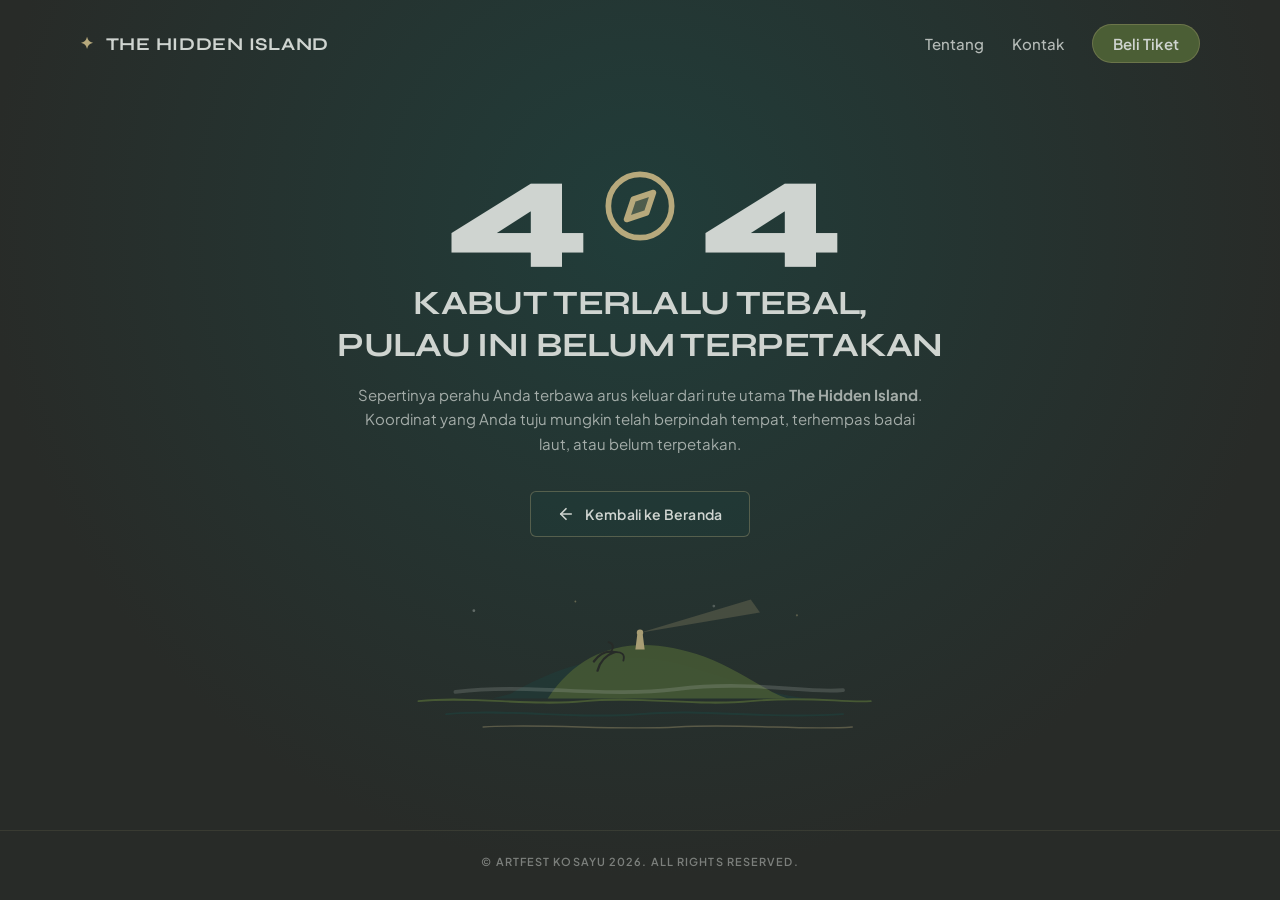
==== 404/index.html @ 3798016a "Initial commit: The Hidden Island - Simulasi Kosayu Artfest 2026" ====
<!DOCTYPE html>
<html lang="id">
<head>
	<meta charset="UTF-8">
	<meta name="viewport" content="width=device-width, initial-scale=1.0">
	<title>404 - Koordinat Tidak Ditemukan | The Hidden Island</title>
	<link rel="preconnect" href="https://fonts.googleapis.com">
	<link rel="preconnect" href="https://fonts.gstatic.com" crossorigin>
	<link href="https://fonts.googleapis.com/css2?family=Plus+Jakarta+Sans:wght@400;500;600;700&family=Syne:wght@700;800&display=swap" rel="stylesheet">
	<link rel="stylesheet" href="style.css">
</head>
<body>
	<header class="navBar" id="mainNavBar">
		<a href="../home/index.html" class="logo">
			<span class="logoIcon">✦</span>
			<span class="logoText">The Hidden Island</span>
		</a>
		<nav class="navMenu">
			<a href="../home/index.html#tentang" class="navLink">Tentang</a>
			<a href="../kontak/index.html" class="navLink">Kontak</a>
			<a href="../tiket/index.html" class="navLink navBtnTicket">Beli Tiket</a>
		</nav>
	</header>

	<!-- Main 404 Error Section -->
	<main class="errorContainer">
		<!-- Big 404 Display with Static Compass Icon (No Animation) -->
		<div class="giantNumberRow">
			<span class="giantDigit">4</span>
			<div class="compassCenter" title="Kompas Navigasi">
				<!-- Clean Static Compass Icon (No Animation, Crisp Vector) -->
				<svg class="compassIcon" width="76" height="76" viewBox="0 0 24 24" fill="none" stroke="#B7A97C" stroke-width="1.8" stroke-linecap="round" stroke-linejoin="round">
					<circle cx="12" cy="12" r="10"></circle>
					<polygon points="16.24 7.76 14.12 14.12 7.76 16.24 9.88 9.88 16.24 7.76" fill="#B7A97C" fill-opacity="0.3"></polygon>
				</svg>
			</div>
			<span class="giantDigit">4</span>
		</div>

		<!-- Title & Narrative -->
		<h1 class="errorHeadline">KABUT TERLALU TEBAL,<br>PULAU INI BELUM TERPETAKAN</h1>
		<p class="errorDescription">
			Sepertinya perahu Anda terbawa arus keluar dari rute utama <strong>The Hidden Island</strong>. Koordinat yang Anda tuju mungkin telah berpindah tempat, terhempas badai laut, atau belum terpetakan.
		</p>

		<!-- Action Button: Non-generic back button (No pillbox, sharp & architectural) -->
		<div class="errorActions">
			<a href="../home/index.html" class="btnBack">
				<svg width="18" height="18" viewBox="0 0 24 24" fill="none" stroke="currentColor" stroke-width="2.2" stroke-linecap="round" stroke-linejoin="round">
					<line x1="19" y1="12" x2="5" y2="12"></line>
					<polyline points="12 19 5 12 12 5"></polyline>
				</svg>
				<span>Kembali ke Beranda</span>
			</a>
		</div>

		<!-- Vector Island Silhouette Artwork -->
		<div class="islandVisualWrapper">
			<svg class="islandMistSvg" viewBox="0 0 520 180" fill="none" xmlns="http://www.w3.org/2000/svg">
				<!-- Horizon & Stars -->
				<circle cx="80" cy="30" r="1.5" fill="#CFD4D0" fill-opacity="0.4"/>
				<circle cx="190" cy="20" r="1" fill="#B7A97C" fill-opacity="0.5"/>
				<circle cx="340" cy="25" r="1.5" fill="#CFD4D0" fill-opacity="0.3"/>
				<circle cx="430" cy="35" r="1.2" fill="#B7A97C" fill-opacity="0.4"/>

				<!-- Distant Island Silhouette -->
				<path d="M120 120 C180 85 240 70 310 90 C360 105 400 120 440 125 L100 125 Z" fill="#213D3A" fill-opacity="0.7"/>

				<!-- Foreground Mystic Island -->
				<path d="M160 125 C200 65 260 55 330 80 C370 95 400 120 420 125 L140 125 Z" fill="#4B5E35" fill-opacity="0.85"/>

				<!-- Beacon Tower on Island Peak -->
				<polygon points="257,56 263,56 265,72 255,72" fill="#B7A97C"/>
				<!-- Beacon Light Ray -->
				<polygon points="260,54 380,18 390,32" fill="#B7A97C" fill-opacity="0.25"/>
				<circle cx="260" cy="54" r="3.5" fill="#B7A97C"/>

				<!-- Twin Palm Fronds Silhouette -->
				<path d="M210 85 Q220 72 232 75 Q218 80 214 95" stroke="#282B28" stroke-width="2.5" stroke-linecap="round"/>
				<path d="M232 75 Q245 74 242 84" stroke="#282B28" stroke-width="2" stroke-linecap="round"/>
				<path d="M228 76 Q234 66 226 64" stroke="#282B28" stroke-width="2" stroke-linecap="round"/>

				<!-- Gentle Ocean Waves -->
				<path d="M20 128 C80 122 140 134 200 128 C260 122 320 134 380 128 C440 122 480 130 510 128" stroke="#4B5E35" stroke-width="2" stroke-linecap="round"/>
				<path d="M50 142 C120 136 190 148 260 142 C330 136 400 148 480 142" stroke="#213D3A" stroke-width="2" stroke-linecap="round" stroke-opacity="0.9"/>
				<path d="M90 156 C160 152 230 160 300 156 C370 152 440 160 490 156" stroke="rgba(183, 169, 124, 0.4)" stroke-width="1.5" stroke-linecap="round"/>

				<!-- Mist Vapor Overlay -->
				<path d="M60 118 C140 108 220 125 300 115 C380 105 440 120 480 116" stroke="rgba(207, 212, 208, 0.2)" stroke-width="4" stroke-linecap="round"/>
			</svg>
		</div>
	</main>

	<!-- Minimal All Rights Reserved Footer (Only All Rights Reserved for 404) -->
	<footer class="errorFooterSimple">
		<p>© ARTFEST KOSAYU 2026. ALL RIGHTS RESERVED.</p>
	</footer>

	<script>
		// Dynamic Navbar: Stays in place, adds shade and shadow when scrolling
		const mainNavBar = document.getElementById('mainNavBar') || document.querySelector('.navBar');

		function handleNavbarScroll() {
			if (!mainNavBar) return;
			if (window.scrollY > 20) {
				mainNavBar.classList.add('scrolled');
			} else {
				mainNavBar.classList.remove('scrolled');
			}
		}

		window.addEventListener('scroll', handleNavbarScroll, { passive: true });
		handleNavbarScroll();
	</script>
</body>
</html>
---- 404/style.css ----
* {
	box-sizing: border-box;
}

body {
	margin: 0;
	padding: 0;
	font-family: 'Plus Jakarta Sans', sans-serif;
	background-color: #282B28;
	background: radial-gradient(circle at 50% 25%, #213D3A 0%, #282B28 70%);
	color: #CFD4D0;
	min-height: 100vh;
	display: flex;
	flex-direction: column;
	overflow-x: hidden;
}

.navBar {
	position: fixed;
	top: 0;
	left: 0;
	width: 100%;
	z-index: 1000;
	display: flex;
	align-items: center;
	justify-content: space-between;
	padding: 24px 80px;
	background-color: transparent;
	border-bottom: 1px solid transparent;
	box-shadow: none;
	backdrop-filter: none;
	-webkit-backdrop-filter: none;
	transition: background-color 0.3s ease, border-color 0.3s ease, box-shadow 0.3s ease, padding 0.3s ease;
}

.navBar.scrolled {
	background-color: rgba(33, 61, 58, 0.92);
	backdrop-filter: blur(12px);
	-webkit-backdrop-filter: blur(12px);
	border-bottom: 1px solid rgba(183, 169, 124, 0.2);
	box-shadow: 0 6px 24px rgba(0, 0, 0, 0.4);
	padding: 18px 80px;
}

.logo {
	display: flex;
	align-items: center;
	gap: 12px;
	font-family: 'Syne', sans-serif;
	font-size: 18px;
	font-weight: 700;
	color: #CFD4D0;
	letter-spacing: 0.04em;
	text-transform: uppercase;
	text-decoration: none;
}

.logoIcon {
	color: #B7A97C;
	font-size: 16px;
}

.navMenu {
	display: flex;
	align-items: center;
	gap: 28px;
}

.navLink {
	color: #CFD4D0;
	text-decoration: none;
	font-size: 15px;
	font-weight: 500;
	opacity: 0.85;
	transition: opacity 0.2s, color 0.2s;
}

.navLink:hover {
	opacity: 1;
	color: #B7A97C;
}

.navBtnTicket {
	background-color: #4B5E35;
	color: #CFD4D0;
	padding: 9px 20px;
	border-radius: 9999px;
	border: 1px solid rgba(183, 169, 124, 0.3);
	font-weight: 600;
	opacity: 1;
	transition: background-color 0.2s, color 0.2s;
}

.navBtnTicket:hover {
	background-color: #B7A97C;
	color: #282B28;
	border-color: #B7A97C;
}

.errorContainer {
	flex: 1;
	display: flex;
	flex-direction: column;
	align-items: center;
	justify-content: center;
	padding: 130px 24px 60px 24px;
	max-width: 860px;
	margin: 0 auto;
	text-align: center;
	position: relative;
}

/* Big 404 Row with Static Compass Icon (No Animation) */
.giantNumberRow {
	display: flex;
	align-items: center;
	justify-content: center;
	gap: 14px;
	margin-bottom: 20px;
}

.giantDigit {
	font-family: 'Syne', sans-serif;
	font-size: 130px;
	font-weight: 800;
	line-height: 0.85;
	color: #CFD4D0;
	letter-spacing: -0.05em;
	user-select: none;
}

.compassCenter {
	width: 90px;
	height: 90px;
	display: flex;
	align-items: center;
	justify-content: center;
}

.compassIcon {
	display: block;
	color: #B7A97C;
}

/* Titles & Description */
.errorHeadline {
	font-family: 'Syne', sans-serif;
	font-size: 34px;
	font-weight: 700;
	letter-spacing: -0.02em;
	color: #CFD4D0;
	margin: 0 0 16px 0;
	line-height: 1.25;
	max-width: 640px;
}

.errorDescription {
	font-size: 15px;
	line-height: 1.65;
	color: rgba(207, 212, 208, 0.75);
	max-width: 580px;
	margin: 0 auto 34px auto;
}
.errorActions {
	display: flex;
	align-items: center;
	justify-content: center;
	margin-bottom: 46px;
}

.btnBack {
	display: inline-flex;
	align-items: center;
	gap: 10px;
	padding: 13px 26px;
	background-color: rgba(33, 61, 58, 0.45);
	color: #CFD4D0;
	border: 1px solid rgba(183, 169, 124, 0.35);
	border-radius: 6px;
	font-family: 'Plus Jakarta Sans', sans-serif;
	font-size: 14px;
	font-weight: 600;
	letter-spacing: 0.02em;
	text-decoration: none;
	transition: background-color 0.2s ease, border-color 0.2s ease, color 0.2s ease, transform 0.15s ease;
}

.btnBack:hover {
	background-color: #B7A97C;
	border-color: #B7A97C;
	color: #282B28;
	transform: translateY(-2px);
}

.btnBack svg {
	transition: transform 0.2s ease;
}

.btnBack:hover svg {
	transform: translateX(-3px);
}

/* Island Artwork Banner */
.islandVisualWrapper {
	width: 100%;
	max-width: 480px;
	margin: 0 auto;
	position: relative;
	opacity: 0.9;
}

.islandMistSvg {
	width: 100%;
	height: auto;
	display: block;
}

/* Responsive */
@media (max-width: 960px) {
	.navBar {
		padding: 20px 24px;
	}

	.navBar.scrolled {
		padding: 16px 24px;
	}

	.errorContainer {
		padding: 110px 20px 50px 20px;
	}

	.giantDigit {
		font-size: 90px;
	}

	.compassCenter {
		width: 65px;
		height: 65px;
	}

	.compassCenter svg {
		width: 56px;
		height: 56px;
	}

	.errorHeadline {
		font-size: 24px;
	}

	.errorDescription {
		font-size: 14px;
	}
}

.errorFooterSimple {
	text-align: center;
	padding: 24px 20px 32px 20px;
	border-top: 1px solid rgba(183, 169, 124, 0.12);
	margin-top: auto;
}

.errorFooterSimple p {
	margin: 0;
	font-size: 11px;
	font-weight: 600;
	letter-spacing: 0.1em;
	color: rgba(207, 212, 208, 0.5);
	text-transform: uppercase;
}
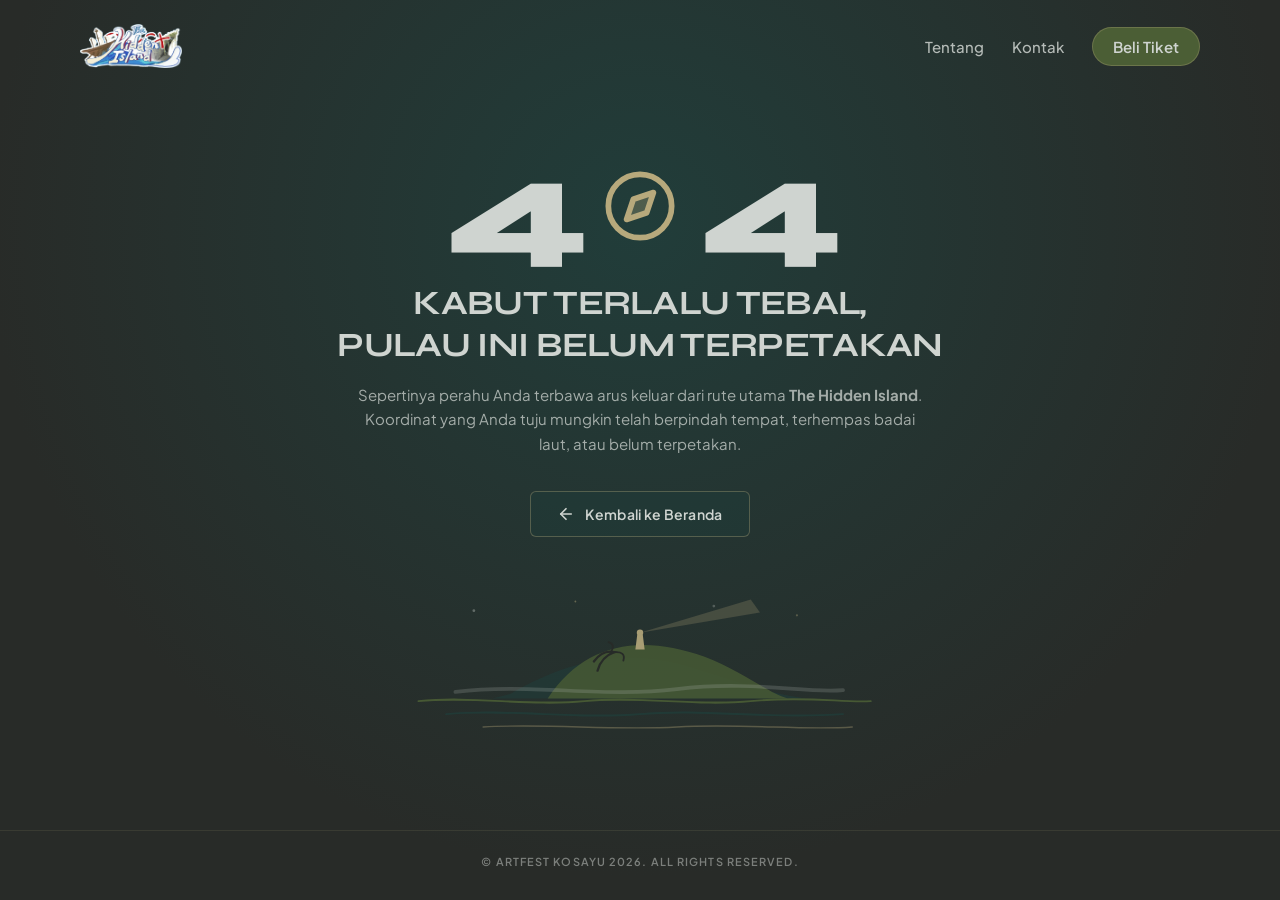
==== commit b5b7ef04: "Update website logo to illustrated The Hidden Island artwork, use ship favicon across all pages, and" ====
--- a/404/index.html
+++ b/404/index.html
@@ -4,21 +4,468 @@
 	<meta charset="UTF-8">
 	<meta name="viewport" content="width=device-width, initial-scale=1.0">
 	<title>404 - Koordinat Tidak Ditemukan | The Hidden Island</title>
+	<link rel="icon" type="image/svg+xml" href="../favicon.svg">
+	<link rel="alternate icon" type="image/png" href="../favicon.png">
 	<link rel="preconnect" href="https://fonts.googleapis.com">
 	<link rel="preconnect" href="https://fonts.gstatic.com" crossorigin>
 	<link href="https://fonts.googleapis.com/css2?family=Plus+Jakarta+Sans:wght@400;500;600;700&family=Syne:wght@700;800&display=swap" rel="stylesheet">
-	<link rel="stylesheet" href="style.css">
+	<style>
+		* {
+			box-sizing: border-box;
+		}
+
+		html,
+		body {
+			max-width: 100%;
+			overflow-x: hidden;
+			width: 100%;
+		}
+
+		body {
+			margin: 0;
+			padding: 0;
+			font-family: 'Plus Jakarta Sans', -apple-system, BlinkMacSystemFont, sans-serif;
+			background-color: #282B28;
+			background: radial-gradient(circle at 50% 25%, #213D3A 0%, #282B28 70%);
+			color: #CFD4D0;
+			min-height: 100vh;
+			display: flex;
+			flex-direction: column;
+		}
+
+		.navBar {
+			position: fixed;
+			top: 0;
+			left: 0;
+			width: 100%;
+			z-index: 1000;
+			display: flex;
+			align-items: center;
+			justify-content: space-between;
+			padding: 24px 80px;
+			background-color: transparent;
+			border-bottom: 1px solid transparent;
+			box-shadow: none;
+			backdrop-filter: none;
+			-webkit-backdrop-filter: none;
+			transition: background-color 0.3s ease, border-color 0.3s ease, box-shadow 0.3s ease, padding 0.3s ease;
+		}
+
+		.navBar.scrolled {
+			background-color: rgba(33, 61, 58, 0.92);
+			backdrop-filter: blur(12px);
+			-webkit-backdrop-filter: blur(12px);
+			border-bottom: 1px solid rgba(183, 169, 124, 0.2);
+			box-shadow: 0 6px 24px rgba(0, 0, 0, 0.4);
+			padding: 18px 80px;
+		}
+
+		.logo {
+			display: inline-flex;
+			align-items: center;
+			gap: 12px;
+			text-decoration: none;
+			flex-shrink: 0;
+			white-space: nowrap;
+			transition: opacity 0.2s ease;
+		}
+
+		.logo:hover {
+			opacity: 0.9;
+		}
+
+		.logoImg {
+			height: 44px;
+			width: auto;
+			max-height: 44px;
+			object-fit: contain;
+			display: block;
+			transition: transform 0.2s ease;
+		}
+
+		.logo:hover .logoImg {
+			transform: scale(1.03);
+		}
+
+		.logoIcon {
+			color: #B7A97C;
+			font-size: 16px;
+		}
+
+		.navMobileActions {
+			display: none;
+		}
+
+		.navHamburgerBtn {
+			display: none;
+			background: none;
+			border: 1px solid rgba(183, 169, 124, 0.25);
+			border-radius: 8px;
+			padding: 8px 9px;
+			cursor: pointer;
+			color: #CFD4D0;
+			transition: all 0.2s ease;
+			align-items: center;
+			justify-content: center;
+		}
+
+		.navHamburgerBtn:hover,
+		.navHamburgerBtn.active {
+			background-color: rgba(183, 169, 124, 0.15);
+			border-color: #B7A97C;
+			color: #B7A97C;
+		}
+
+		.hamburgerIcon {
+			display: flex;
+			flex-direction: column;
+			justify-content: space-between;
+			width: 18px;
+			height: 13px;
+			position: relative;
+		}
+
+		.hamburgerIcon span {
+			display: block;
+			height: 2px;
+			width: 100%;
+			background-color: currentColor;
+			border-radius: 2px;
+			transition: all 0.25s ease;
+		}
+
+		.navHamburgerBtn.active .hamburgerIcon span:nth-child(1) {
+			transform: translateY(5.5px) rotate(45deg);
+		}
+
+		.navHamburgerBtn.active .hamburgerIcon span:nth-child(2) {
+			opacity: 0;
+		}
+
+		.navHamburgerBtn.active .hamburgerIcon span:nth-child(3) {
+			transform: translateY(-5.5px) rotate(-45deg);
+		}
+
+		.navMenu {
+			display: flex;
+			align-items: center;
+			gap: 28px;
+		}
+
+		.navLink {
+			color: #CFD4D0;
+			text-decoration: none;
+			font-size: 15px;
+			font-weight: 500;
+			opacity: 0.85;
+			transition: opacity 0.2s, color 0.2s;
+		}
+
+		.navLink:hover,
+		.navLink.active {
+			opacity: 1;
+			color: #B7A97C;
+		}
+
+		.navBtnTicket,
+		.navBtnTicketDesktop {
+			background-color: #4B5E35;
+			color: #CFD4D0;
+			padding: 9px 20px;
+			border-radius: 9999px;
+			border: 1px solid rgba(183, 169, 124, 0.3);
+			font-weight: 600;
+			opacity: 1;
+			transition: background-color 0.2s, color 0.2s;
+		}
+
+		.navBtnTicket:hover,
+		.navBtnTicketDesktop:hover {
+			background-color: #B7A97C;
+			color: #282B28;
+			border-color: #B7A97C;
+		}
+
+		.errorContainer {
+			flex: 1;
+			display: flex;
+			flex-direction: column;
+			align-items: center;
+			justify-content: center;
+			padding: 130px 24px 60px 24px;
+			max-width: 860px;
+			margin: 0 auto;
+			text-align: center;
+			position: relative;
+		}
+
+		/* Big 404 Row with Static Compass Icon (No Animation) */
+		.giantNumberRow {
+			display: flex;
+			align-items: center;
+			justify-content: center;
+			gap: 14px;
+			margin-bottom: 20px;
+		}
+
+		.giantDigit {
+			font-family: 'Syne', sans-serif;
+			font-size: 130px;
+			font-weight: 800;
+			line-height: 0.85;
+			color: #CFD4D0;
+			letter-spacing: -0.05em;
+			user-select: none;
+		}
+
+		.compassCenter {
+			width: 90px;
+			height: 90px;
+			display: flex;
+			align-items: center;
+			justify-content: center;
+		}
+
+		.compassIcon {
+			display: block;
+			color: #B7A97C;
+		}
+
+		/* Titles & Description */
+		.errorHeadline {
+			font-family: 'Syne', sans-serif;
+			font-size: 34px;
+			font-weight: 700;
+			letter-spacing: -0.02em;
+			color: #CFD4D0;
+			margin: 0 0 16px 0;
+			line-height: 1.25;
+			max-width: 640px;
+		}
+
+		.errorDescription {
+			font-size: 15px;
+			line-height: 1.65;
+			color: rgba(207, 212, 208, 0.75);
+			max-width: 580px;
+			margin: 0 auto 34px auto;
+		}
+
+		.errorActions {
+			display: flex;
+			align-items: center;
+			justify-content: center;
+			margin-bottom: 46px;
+		}
+
+		.btnBack {
+			display: inline-flex;
+			align-items: center;
+			gap: 10px;
+			padding: 13px 26px;
+			background-color: rgba(33, 61, 58, 0.45);
+			color: #CFD4D0;
+			border: 1px solid rgba(183, 169, 124, 0.35);
+			border-radius: 6px;
+			font-family: 'Plus Jakarta Sans', sans-serif;
+			font-size: 14px;
+			font-weight: 600;
+			letter-spacing: 0.02em;
+			text-decoration: none;
+			transition: background-color 0.2s ease, border-color 0.2s ease, color 0.2s ease, transform 0.15s ease;
+		}
+
+		.btnBack:hover {
+			background-color: #B7A97C;
+			border-color: #B7A97C;
+			color: #282B28;
+			transform: translateY(-2px);
+		}
+
+		.btnBack svg {
+			transition: transform 0.2s ease;
+		}
+
+		.btnBack:hover svg {
+			transform: translateX(-3px);
+		}
+
+		/* Island Artwork Banner */
+		.islandVisualWrapper {
+			width: 100%;
+			max-width: 480px;
+			margin: 0 auto;
+			position: relative;
+			opacity: 0.9;
+		}
+
+		.islandMistSvg {
+			width: 100%;
+			height: auto;
+			display: block;
+		}
+
+		/* Minimal Footer */
+		.errorFooterSimple {
+			text-align: center;
+			padding: 24px 20px 32px 20px;
+			border-top: 1px solid rgba(183, 169, 124, 0.12);
+			margin-top: auto;
+		}
+
+		.errorFooterSimple p {
+			margin: 0;
+			font-size: 11px;
+			font-weight: 600;
+			letter-spacing: 0.1em;
+			color: rgba(207, 212, 208, 0.5);
+			text-transform: uppercase;
+		}
+
+		/* Responsive */
+		@media (max-width: 960px) {
+			.navBar {
+				padding: 16px 20px;
+			}
+
+			.navBar.scrolled {
+				padding: 14px 20px;
+			}
+
+			.navMobileActions {
+				display: flex;
+				align-items: center;
+				gap: 10px;
+			}
+
+			.navBtnTicketMobile {
+				display: inline-flex;
+				align-items: center;
+				justify-content: center;
+				background-color: #B7A97C;
+				color: #282B28;
+				font-size: 12px;
+				font-weight: 700;
+				padding: 7px 15px;
+				border-radius: 9999px;
+				text-decoration: none;
+				border: 1px solid #B7A97C;
+				line-height: 1;
+				transition: background-color 0.2s, color 0.2s;
+			}
+
+			.navBtnTicketMobile:hover {
+				background-color: #CFD4D0;
+				color: #282B28;
+			}
+
+			.navHamburgerBtn {
+				display: inline-flex;
+			}
+
+			.navMenu {
+				display: none;
+				position: absolute;
+				top: 100%;
+				left: 0;
+				width: 100%;
+				background-color: rgba(26, 30, 27, 0.98);
+				backdrop-filter: blur(16px);
+				-webkit-backdrop-filter: blur(16px);
+				border-bottom: 1px solid rgba(183, 169, 124, 0.25);
+				box-shadow: 0 16px 36px rgba(0, 0, 0, 0.55);
+				padding: 16px 20px 22px 20px;
+				flex-direction: column;
+				align-items: stretch;
+				gap: 6px;
+				z-index: 999;
+			}
+
+			.navMenu.open {
+				display: flex;
+				animation: navSlideDown 0.22s ease-out;
+			}
+
+			.navLink {
+				padding: 12px 14px;
+				font-size: 15px;
+				font-weight: 600;
+				border-radius: 8px;
+				border-bottom: 1px solid rgba(183, 169, 124, 0.08);
+			}
+
+			.navLink:hover {
+				background-color: rgba(183, 169, 124, 0.12);
+			}
+
+			.navBtnTicketDesktop {
+				display: none;
+			}
+
+			.logoImg {
+				height: 36px;
+				max-height: 36px;
+			}
+
+			.errorContainer {
+				padding: 95px 16px 50px 16px;
+			}
+
+			.giantDigit {
+				font-size: clamp(60px, 18vw, 90px);
+			}
+
+			.compassCenter {
+				width: 54px;
+				height: 54px;
+			}
+
+			.compassCenter svg {
+				width: 44px;
+				height: 44px;
+			}
+
+			.errorHeadline {
+				font-size: clamp(20px, 5.5vw, 24px);
+			}
+
+			.errorDescription {
+				font-size: 14px;
+			}
+		}
+
+		@keyframes navSlideDown {
+			from {
+				opacity: 0;
+				transform: translateY(-8px);
+			}
+			to {
+				opacity: 1;
+				transform: translateY(0);
+			}
+		}
+	</style>
 </head>
 <body>
+	<!-- Fixed Navbar -->
 	<header class="navBar" id="mainNavBar">
-		<a href="../home/index.html" class="logo">
-			<span class="logoIcon">✦</span>
-			<span class="logoText">The Hidden Island</span>
+		<a href="/" class="logo" aria-label="The Hidden Island">
+			<img src="../logo.png" alt="The Hidden Island" class="logoImg">
 		</a>
-		<nav class="navMenu">
-			<a href="../home/index.html#tentang" class="navLink">Tentang</a>
-			<a href="../kontak/index.html" class="navLink">Kontak</a>
-			<a href="../tiket/index.html" class="navLink navBtnTicket">Beli Tiket</a>
+		<div class="navMobileActions">
+			<a href="/tiket/" class="navBtnTicketMobile">Beli Tiket</a>
+			<button type="button" class="navHamburgerBtn" id="navHamburgerBtn" onclick="toggleMobileNav()" aria-label="Menu Navigasi" aria-expanded="false">
+				<span class="hamburgerIcon">
+					<span></span>
+					<span></span>
+					<span></span>
+				</span>
+			</button>
+		</div>
+		<nav class="navMenu" id="mainNavMenu">
+			<a href="/#tentang" class="navLink" onclick="closeMobileNav()">Tentang</a>
+			<a href="/kontak/" class="navLink" onclick="closeMobileNav()">Kontak</a>
+			<a href="/tiket/" class="navLink navBtnTicketDesktop">Beli Tiket</a>
 		</nav>
 	</header>
 
@@ -43,9 +490,9 @@
 			Sepertinya perahu Anda terbawa arus keluar dari rute utama <strong>The Hidden Island</strong>. Koordinat yang Anda tuju mungkin telah berpindah tempat, terhempas badai laut, atau belum terpetakan.
 		</p>
 
-		<!-- Action Button: Non-generic back button (No pillbox, sharp & architectural) -->
+		<!-- Action Button: Non-generic back button -->
 		<div class="errorActions">
-			<a href="../home/index.html" class="btnBack">
+			<a href="/" class="btnBack">
 				<svg width="18" height="18" viewBox="0 0 24 24" fill="none" stroke="currentColor" stroke-width="2.2" stroke-linecap="round" stroke-linejoin="round">
 					<line x1="19" y1="12" x2="5" y2="12"></line>
 					<polyline points="12 19 5 12 12 5"></polyline>
@@ -91,12 +538,24 @@
 		</div>
 	</main>
 
-	<!-- Minimal All Rights Reserved Footer (Only All Rights Reserved for 404) -->
+	<!-- Minimal All Rights Reserved Footer -->
 	<footer class="errorFooterSimple">
 		<p>© ARTFEST KOSAYU 2026. ALL RIGHTS RESERVED.</p>
 	</footer>
 
 	<script>
+		// Adapt links if accessed via file:// protocol
+		if (location.protocol === 'file:') {
+			document.querySelectorAll('a[href^="/"]').forEach(a => {
+				const href = a.getAttribute('href');
+				if (href === '/' || href === '/#tentang') {
+					a.href = href.replace('/', '../index.html');
+				} else {
+					a.href = '../' + href.replace(/^\//, '') + 'index.html';
+				}
+			});
+		}
+
 		// Dynamic Navbar: Stays in place, adds shade and shadow when scrolling
 		const mainNavBar = document.getElementById('mainNavBar') || document.querySelector('.navBar');
 
@@ -111,6 +570,36 @@
 
 		window.addEventListener('scroll', handleNavbarScroll, { passive: true });
 		handleNavbarScroll();
+
+		// Mobile Navigation Toggle
+		function toggleMobileNav() {
+			const menu = document.getElementById('mainNavMenu');
+			const btn = document.getElementById('navHamburgerBtn');
+			if (!menu || !btn) return;
+			const isOpen = menu.classList.toggle('open');
+			btn.classList.toggle('active', isOpen);
+			btn.setAttribute('aria-expanded', isOpen ? 'true' : 'false');
+		}
+
+		function closeMobileNav() {
+			const menu = document.getElementById('mainNavMenu');
+			const btn = document.getElementById('navHamburgerBtn');
+			if (menu) menu.classList.remove('open');
+			if (btn) {
+				btn.classList.remove('active');
+				btn.setAttribute('aria-expanded', 'false');
+			}
+		}
+
+		document.addEventListener('click', (e) => {
+			const nav = document.getElementById('mainNavBar');
+			const menu = document.getElementById('mainNavMenu');
+			if (nav && menu && menu.classList.contains('open')) {
+				if (!nav.contains(e.target)) {
+					closeMobileNav();
+				}
+			}
+		});
 	</script>
 </body>
 </html>
